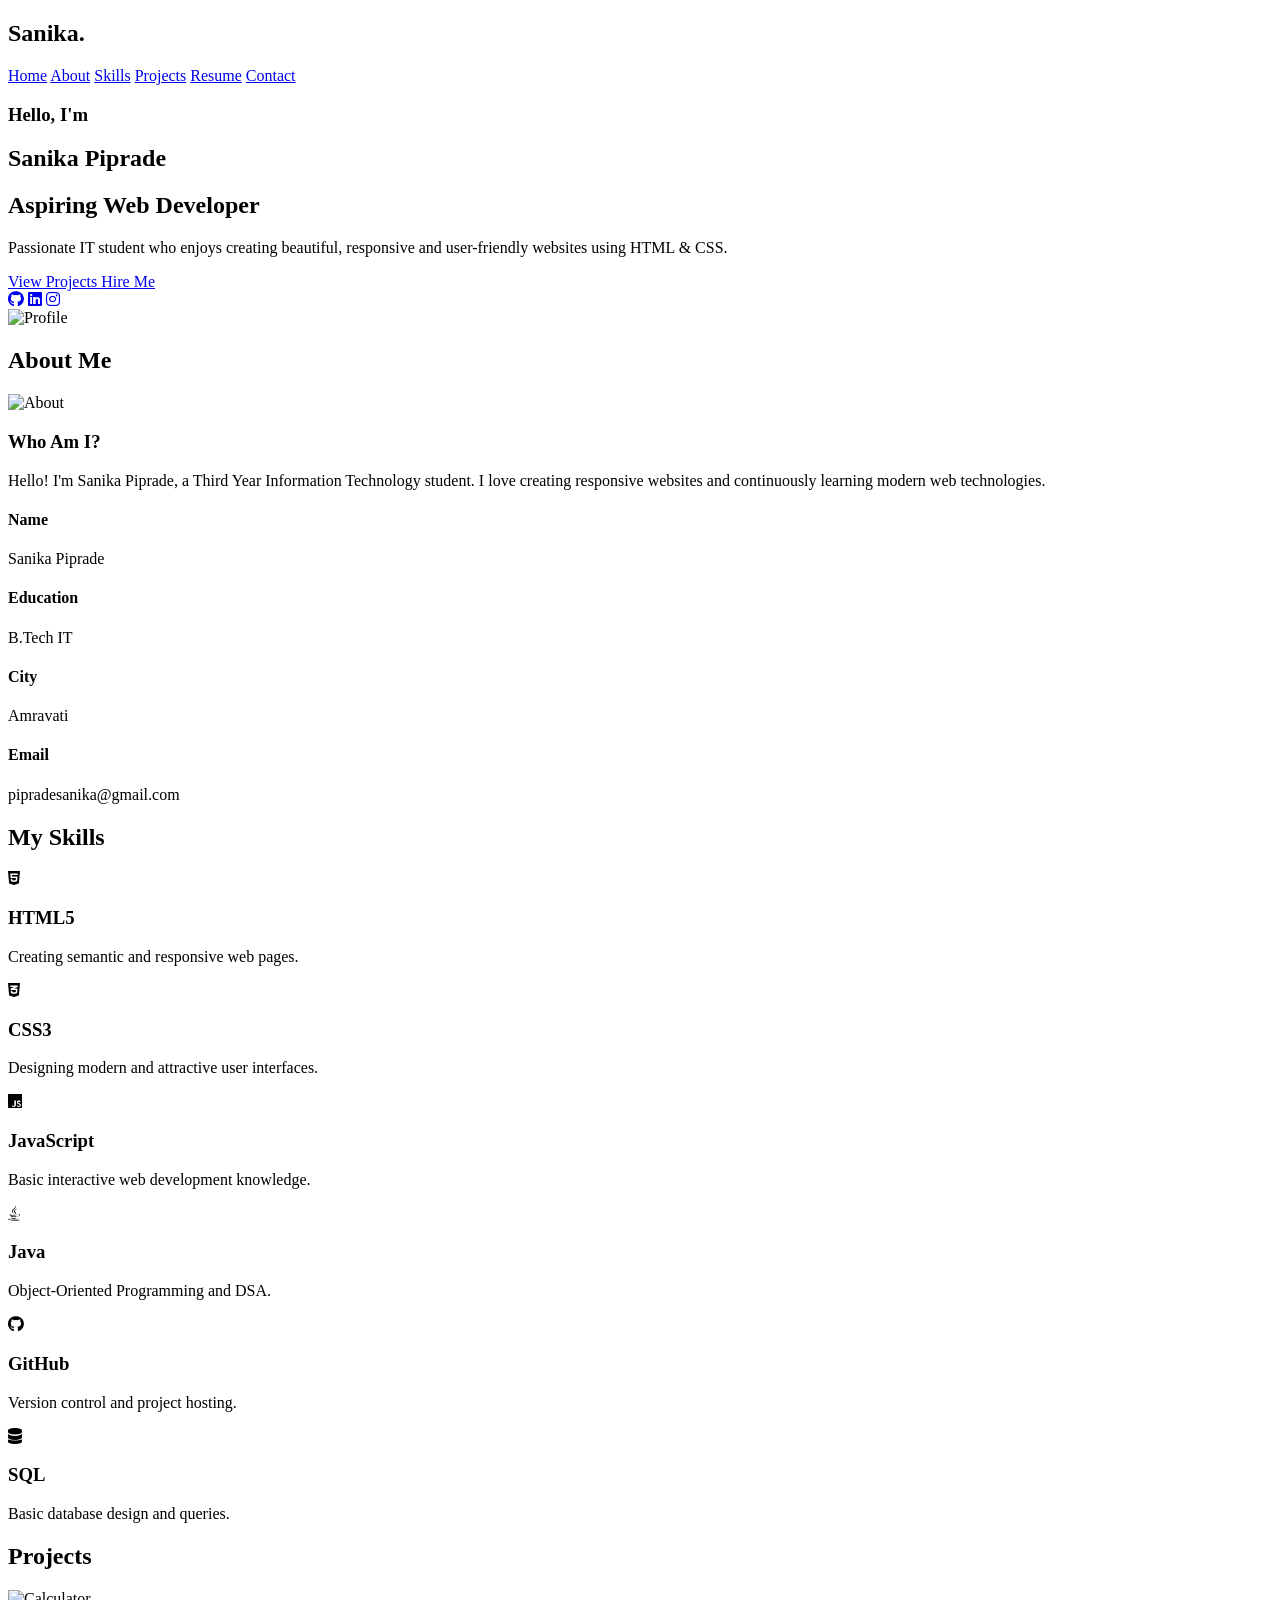
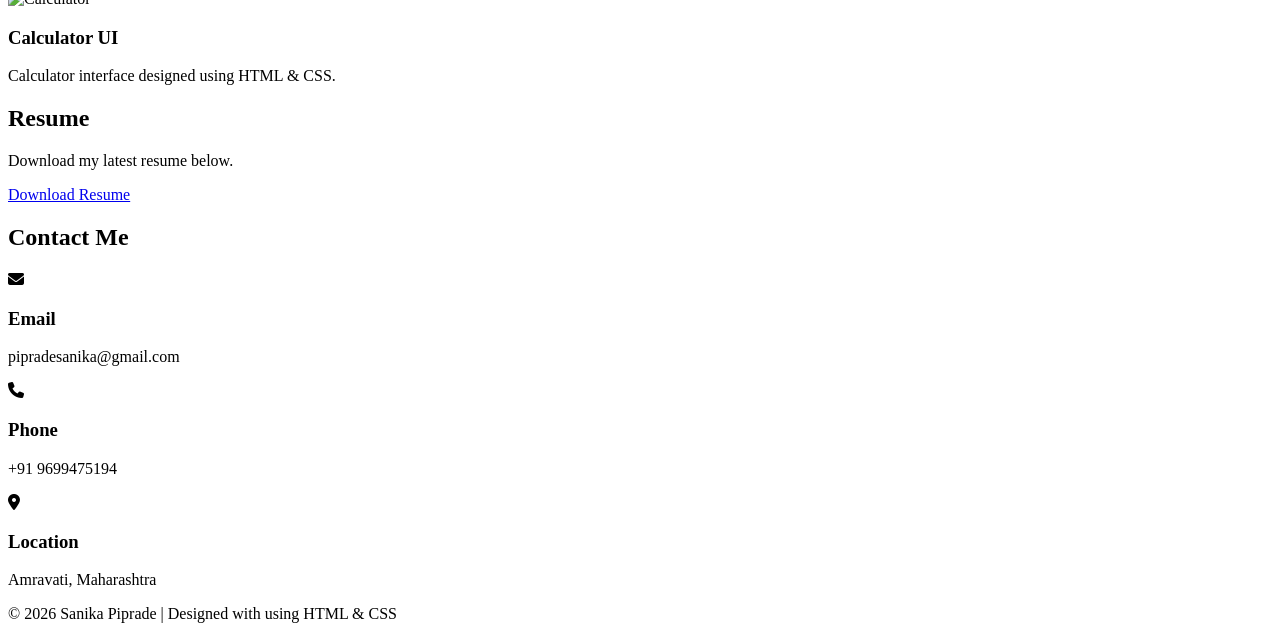
==== Task1/index.html @ 1fd73dc4 "Create index.html" ====
<!DOCTYPE html>
<html lang="en">

<head>
    <meta charset="UTF-8">
    <meta name="viewport" content="width=device-width, initial-scale=1.0">
    <title>Sanika Piprade | Portfolio</title>

    <!-- CSS -->
    <link rel="stylesheet" href="style.css">

    <!-- Google Font -->
    <link href="https://fonts.googleapis.com/css2?family=Poppins:wght@300;400;500;600;700&display=swap"
        rel="stylesheet">

    <!-- Font Awesome -->
    <link rel="stylesheet"
        href="https://cdnjs.cloudflare.com/ajax/libs/font-awesome/6.7.2/css/all.min.css">
</head>

<body>

    <!-- ================= NAVBAR ================= -->

    <header>

        <h2 class="logo">Sanika<span>.</span></h2>

        <nav>

            <a href="#home">Home</a>

            <a href="#about">About</a>

            <a href="#skills">Skills</a>

            <a href="#projects">Projects</a>

            <a href="#resume">Resume</a>

            <a href="#contact">Contact</a>

        </nav>

    </header>

    <!-- ================= HERO ================= -->

    <section id="home" class="hero">

        <div class="hero-text">

            <h3>Hello, I'm</h3>

            <h1>Sanika Piprade</h1>

            <h2>Aspiring Web Developer</h2>

            <p>
                Passionate IT student who enjoys creating beautiful,
                responsive and user-friendly websites using HTML & CSS.
            </p>

            <div class="hero-buttons">

                <a href="#projects" class="btn">
                    View Projects
                </a>

                <a href="#contact" class="btn2">
                    Hire Me
                </a>

            </div>

            <div class="social-icons">

                <a href="#"><i class="fab fa-github"></i></a>

                <a href="#"><i class="fab fa-linkedin"></i></a>

                <a href="#"><i class="fab fa-instagram"></i></a>

            </div>

        </div>

        <div class="hero-image">

            <div class="circle"></div>

            <img src="profile/sanika.png.png" alt="Profile">

        </div>

    </section>

    <!-- ================= ABOUT ================= -->

    <section id="about">

        <h2 class="title">
            About Me
        </h2>

        <div class="about-container">

            <img src="profile/sanika.png.png" alt="About">

            <div class="about-text">

                <h3>Who Am I?</h3>

                <p>

                    Hello! I'm Sanika Piprade,
                    a Third Year Information Technology student.

                    I love creating responsive websites
                    and continuously learning modern web technologies.

                </p>

                <div class="about-info">

                    <div>

                        <h4>Name</h4>

                        <p>Sanika Piprade</p>

                    </div>

                    <div>

                        <h4>Education</h4>

                        <p>B.Tech IT</p>

                    </div>

                    <div>

                        <h4>City</h4>

                        <p>Amravati</p>

                    </div>

                    <div>

                        <h4>Email</h4>

                        <p>pipradesanika@gmail.com</p>

                    </div>

                </div>

            </div>

        </div>

    </section>
        <!-- ================= SKILLS ================= -->

    <section id="skills">

        <h2 class="title">My Skills</h2>

        <div class="skills-container">

            <div class="skill-card">
                <i class="fa-brands fa-html5"></i>
                <h3>HTML5</h3>
                <p>Creating semantic and responsive web pages.</p>
            </div>

            <div class="skill-card">
                <i class="fa-brands fa-css3-alt"></i>
                <h3>CSS3</h3>
                <p>Designing modern and attractive user interfaces.</p>
            </div>

            <div class="skill-card">
                <i class="fa-brands fa-js"></i>
                <h3>JavaScript</h3>
                <p>Basic interactive web development knowledge.</p>
            </div>

            <div class="skill-card">
                <i class="fa-brands fa-java"></i>
                <h3>Java</h3>
                <p>Object-Oriented Programming and DSA.</p>
            </div>

            <div class="skill-card">
                <i class="fa-brands fa-github"></i>
                <h3>GitHub</h3>
                <p>Version control and project hosting.</p>
            </div>

            <div class="skill-card">
                <i class="fa-solid fa-database"></i>
                <h3>SQL</h3>
                <p>Basic database design and queries.</p>
            </div>

        </div>

    </section>

    <!-- ================= PROJECTS ================= -->

    <section id="projects">

        <h2 class="title">Projects</h2>

            <div class="project-card">

                <img src="images/project3.jpg" alt="Calculator">

                <div class="project-content">

                    <h3>Calculator UI</h3>

                    <p>
                        Calculator interface designed using HTML & CSS.
                    </p>

                </div>

            </div>

        </div>

    </section>

    <!-- ================= RESUME ================= -->

    <section id="resume">

        <h2 class="title">Resume</h2>

        <p>
            Download my latest resume below.
        </p>

        <a href="resume/Sanika_Resume_Final.docx" download class="resume-btn">
            Download Resume
        </a>

    </section>

    <!-- ================= CONTACT ================= -->

    <section id="contact">

        <h2 class="title">Contact Me</h2>

        <div class="contact-container">

            <div class="contact-box">

                <i class="fa-solid fa-envelope"></i>

                <h3>Email</h3>

                <p>pipradesanika@gmail.com</p>

            </div>

            <div class="contact-box">

                <i class="fa-solid fa-phone"></i>

                <h3>Phone</h3>

                <p>+91 9699475194</p>

            </div>

            <div class="contact-box">

                <i class="fa-solid fa-location-dot"></i>

                <h3>Location</h3>

                <p>Amravati, Maharashtra</p>

            </div>

        </div>

    </section>

    <!-- ================= FOOTER ================= -->

    <footer>

        <p>
            © 2026 Sanika Piprade | Designed with using HTML & CSS
        </p>

    </footer>

</body>

</html>
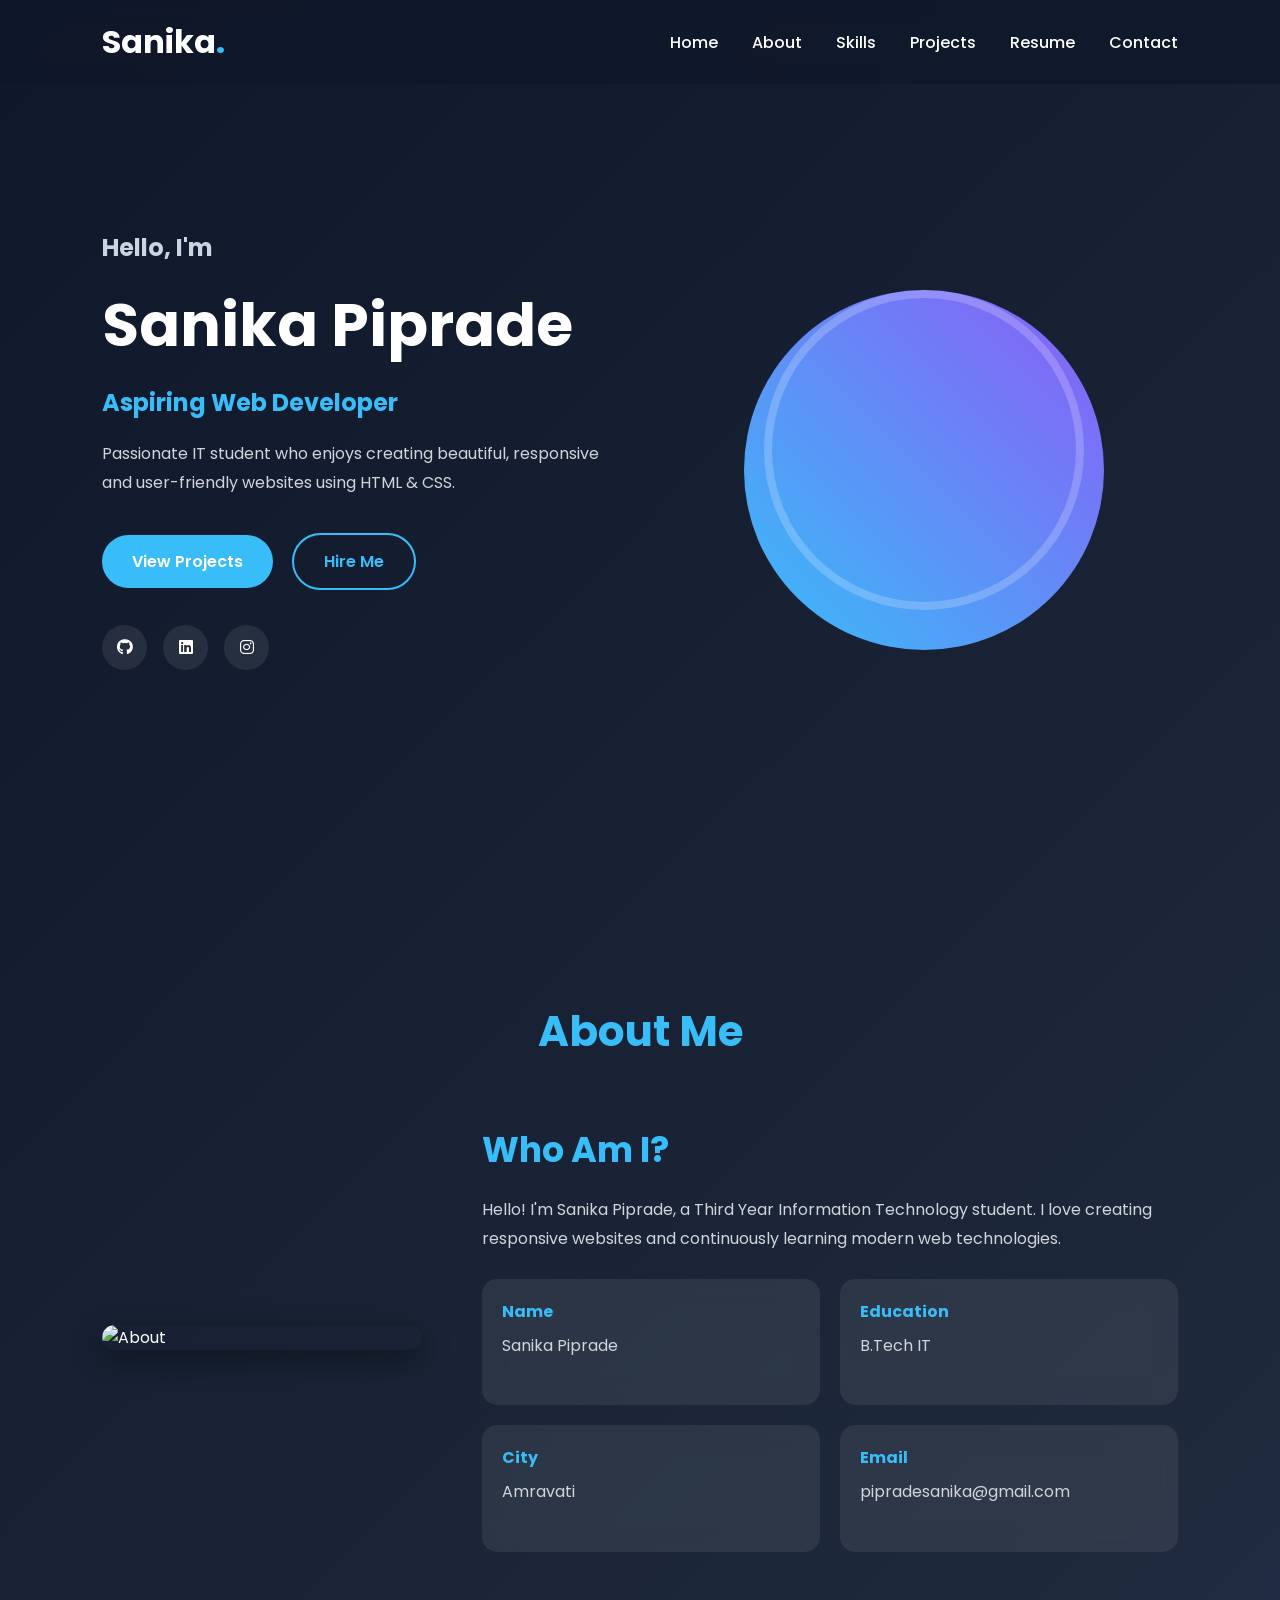
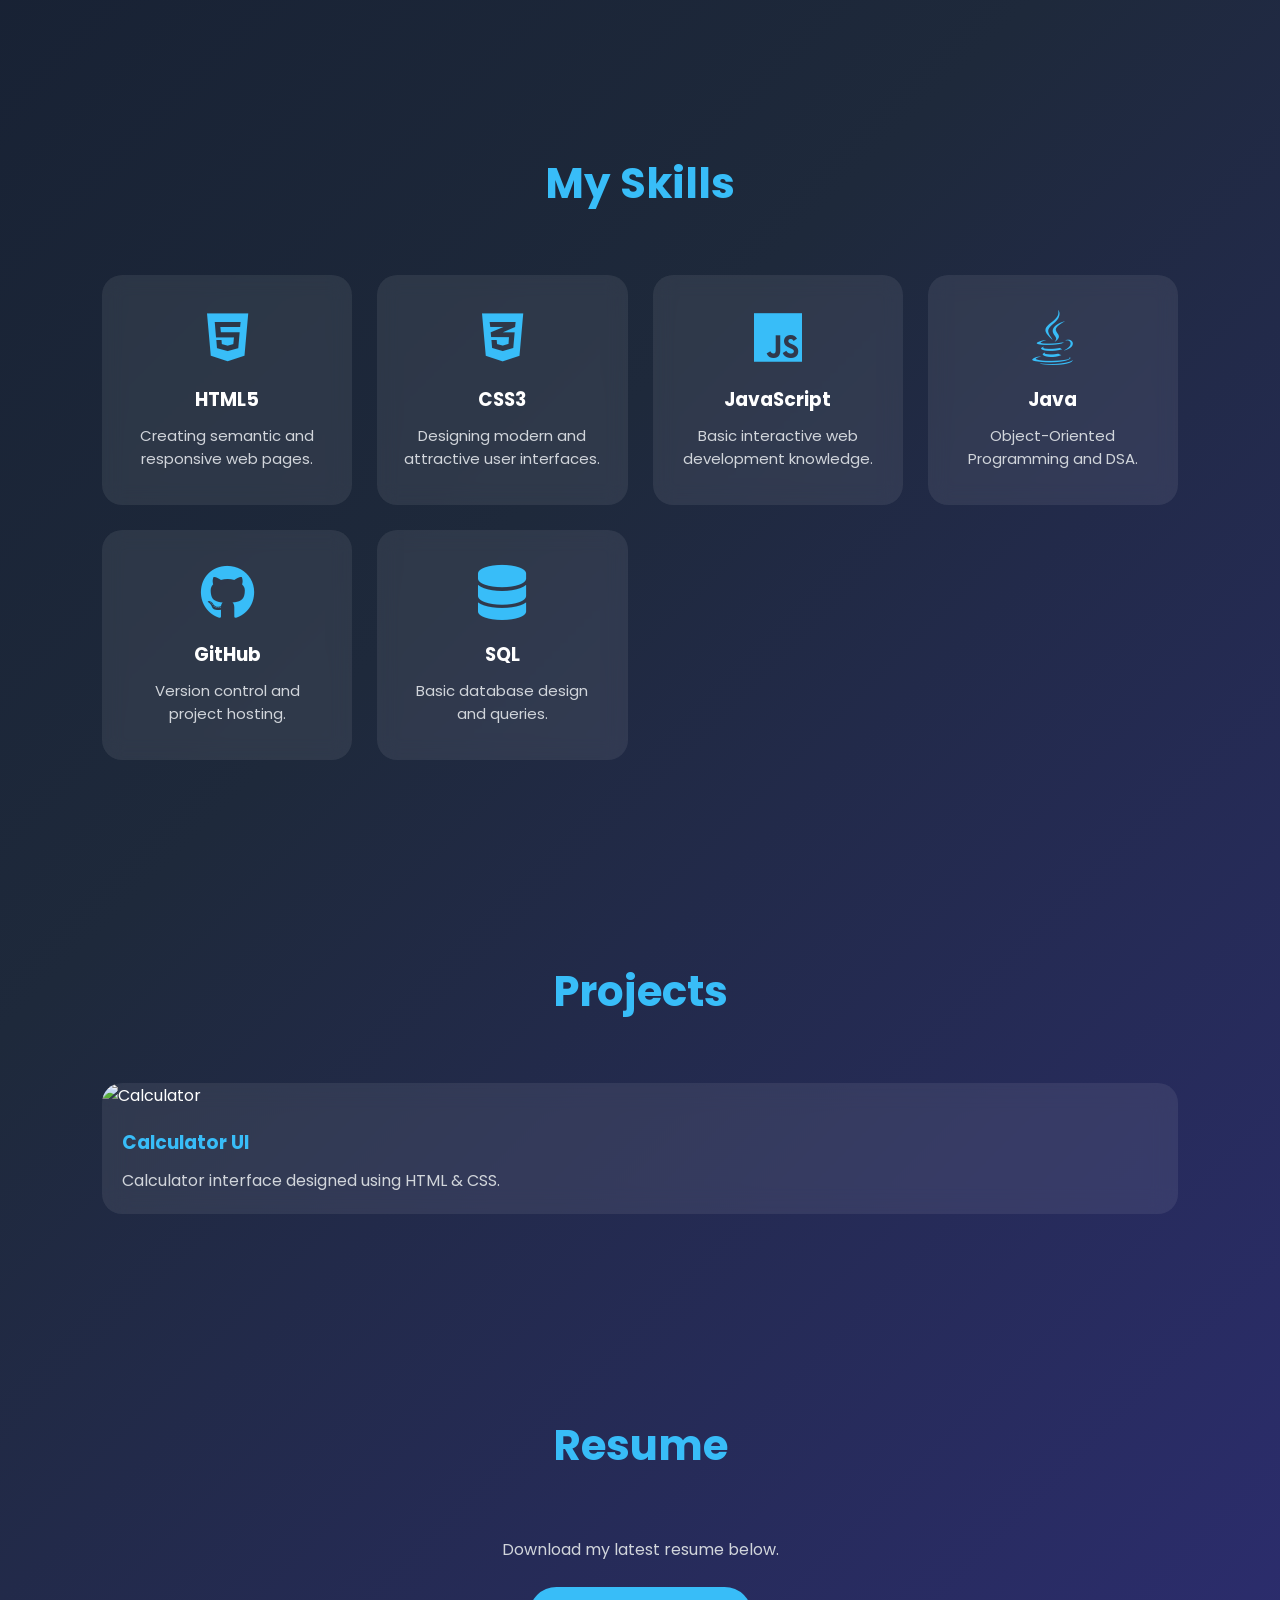
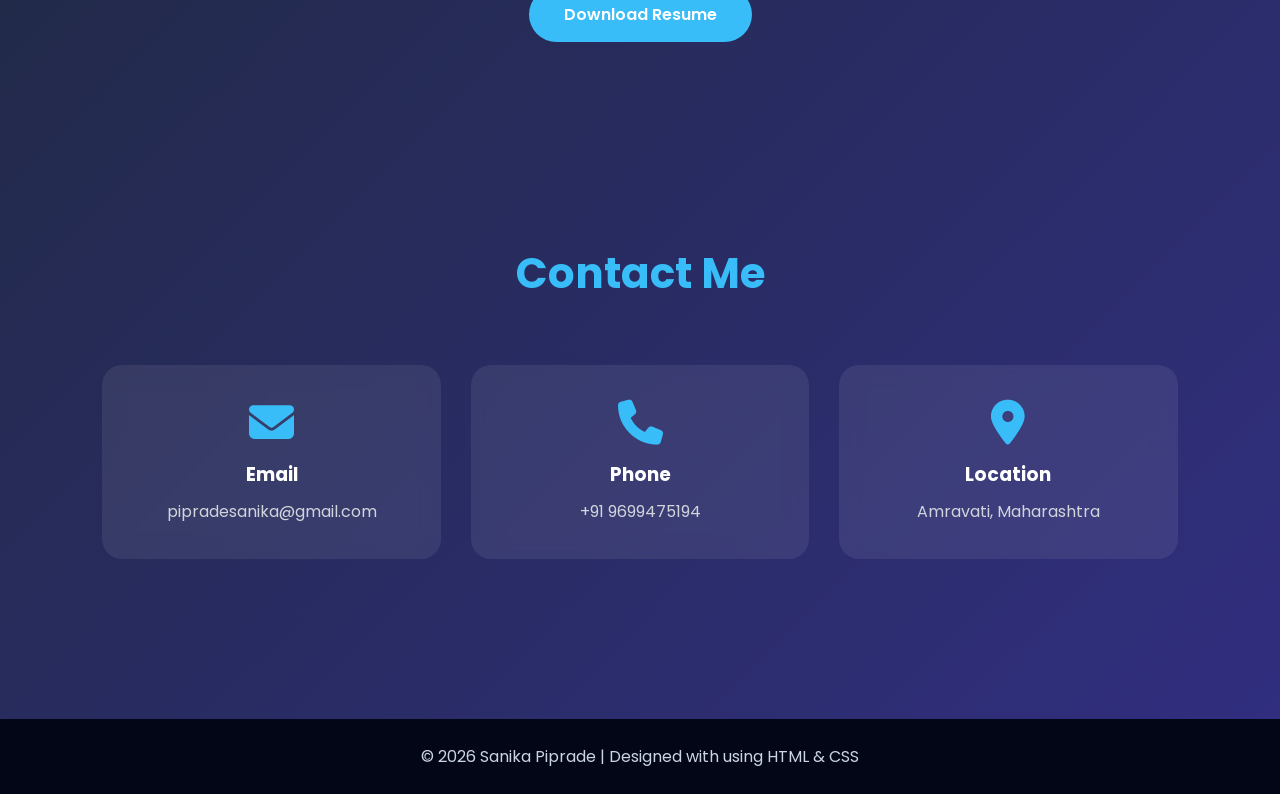
==== commit 9b0258f8: "Add files via upload" ====
--- a/Task1/index.html
+++ b/Task1/index.html
@@ -1,309 +1,309 @@
-<!DOCTYPE html>
-<html lang="en">
-
-<head>
-    <meta charset="UTF-8">
-    <meta name="viewport" content="width=device-width, initial-scale=1.0">
-    <title>Sanika Piprade | Portfolio</title>
-
-    <!-- CSS -->
-    <link rel="stylesheet" href="style.css">
-
-    <!-- Google Font -->
-    <link href="https://fonts.googleapis.com/css2?family=Poppins:wght@300;400;500;600;700&display=swap"
-        rel="stylesheet">
-
-    <!-- Font Awesome -->
-    <link rel="stylesheet"
-        href="https://cdnjs.cloudflare.com/ajax/libs/font-awesome/6.7.2/css/all.min.css">
-</head>
-
-<body>
-
-    <!-- ================= NAVBAR ================= -->
-
-    <header>
-
-        <h2 class="logo">Sanika<span>.</span></h2>
-
-        <nav>
-
-            <a href="#home">Home</a>
-
-            <a href="#about">About</a>
-
-            <a href="#skills">Skills</a>
-
-            <a href="#projects">Projects</a>
-
-            <a href="#resume">Resume</a>
-
-            <a href="#contact">Contact</a>
-
-        </nav>
-
-    </header>
-
-    <!-- ================= HERO ================= -->
-
-    <section id="home" class="hero">
-
-        <div class="hero-text">
-
-            <h3>Hello, I'm</h3>
-
-            <h1>Sanika Piprade</h1>
-
-            <h2>Aspiring Web Developer</h2>
-
-            <p>
-                Passionate IT student who enjoys creating beautiful,
-                responsive and user-friendly websites using HTML & CSS.
-            </p>
-
-            <div class="hero-buttons">
-
-                <a href="#projects" class="btn">
-                    View Projects
-                </a>
-
-                <a href="#contact" class="btn2">
-                    Hire Me
-                </a>
-
-            </div>
-
-            <div class="social-icons">
-
-                <a href="#"><i class="fab fa-github"></i></a>
-
-                <a href="#"><i class="fab fa-linkedin"></i></a>
-
-                <a href="#"><i class="fab fa-instagram"></i></a>
-
-            </div>
-
-        </div>
-
-        <div class="hero-image">
-
-            <div class="circle"></div>
-
-            <img src="profile/sanika.png.png" alt="Profile">
-
-        </div>
-
-    </section>
-
-    <!-- ================= ABOUT ================= -->
-
-    <section id="about">
-
-        <h2 class="title">
-            About Me
-        </h2>
-
-        <div class="about-container">
-
-            <img src="profile/sanika.png.png" alt="About">
-
-            <div class="about-text">
-
-                <h3>Who Am I?</h3>
-
-                <p>
-
-                    Hello! I'm Sanika Piprade,
-                    a Third Year Information Technology student.
-
-                    I love creating responsive websites
-                    and continuously learning modern web technologies.
-
-                </p>
-
-                <div class="about-info">
-
-                    <div>
-
-                        <h4>Name</h4>
-
-                        <p>Sanika Piprade</p>
-
-                    </div>
-
-                    <div>
-
-                        <h4>Education</h4>
-
-                        <p>B.Tech IT</p>
-
-                    </div>
-
-                    <div>
-
-                        <h4>City</h4>
-
-                        <p>Amravati</p>
-
-                    </div>
-
-                    <div>
-
-                        <h4>Email</h4>
-
-                        <p>pipradesanika@gmail.com</p>
-
-                    </div>
-
-                </div>
-
-            </div>
-
-        </div>
-
-    </section>
-        <!-- ================= SKILLS ================= -->
-
-    <section id="skills">
-
-        <h2 class="title">My Skills</h2>
-
-        <div class="skills-container">
-
-            <div class="skill-card">
-                <i class="fa-brands fa-html5"></i>
-                <h3>HTML5</h3>
-                <p>Creating semantic and responsive web pages.</p>
-            </div>
-
-            <div class="skill-card">
-                <i class="fa-brands fa-css3-alt"></i>
-                <h3>CSS3</h3>
-                <p>Designing modern and attractive user interfaces.</p>
-            </div>
-
-            <div class="skill-card">
-                <i class="fa-brands fa-js"></i>
-                <h3>JavaScript</h3>
-                <p>Basic interactive web development knowledge.</p>
-            </div>
-
-            <div class="skill-card">
-                <i class="fa-brands fa-java"></i>
-                <h3>Java</h3>
-                <p>Object-Oriented Programming and DSA.</p>
-            </div>
-
-            <div class="skill-card">
-                <i class="fa-brands fa-github"></i>
-                <h3>GitHub</h3>
-                <p>Version control and project hosting.</p>
-            </div>
-
-            <div class="skill-card">
-                <i class="fa-solid fa-database"></i>
-                <h3>SQL</h3>
-                <p>Basic database design and queries.</p>
-            </div>
-
-        </div>
-
-    </section>
-
-    <!-- ================= PROJECTS ================= -->
-
-    <section id="projects">
-
-        <h2 class="title">Projects</h2>
-
-            <div class="project-card">
-
-                <img src="images/project3.jpg" alt="Calculator">
-
-                <div class="project-content">
-
-                    <h3>Calculator UI</h3>
-
-                    <p>
-                        Calculator interface designed using HTML & CSS.
-                    </p>
-
-                </div>
-
-            </div>
-
-        </div>
-
-    </section>
-
-    <!-- ================= RESUME ================= -->
-
-    <section id="resume">
-
-        <h2 class="title">Resume</h2>
-
-        <p>
-            Download my latest resume below.
-        </p>
-
-        <a href="resume/Sanika_Resume_Final.docx" download class="resume-btn">
-            Download Resume
-        </a>
-
-    </section>
-
-    <!-- ================= CONTACT ================= -->
-
-    <section id="contact">
-
-        <h2 class="title">Contact Me</h2>
-
-        <div class="contact-container">
-
-            <div class="contact-box">
-
-                <i class="fa-solid fa-envelope"></i>
-
-                <h3>Email</h3>
-
-                <p>pipradesanika@gmail.com</p>
-
-            </div>
-
-            <div class="contact-box">
-
-                <i class="fa-solid fa-phone"></i>
-
-                <h3>Phone</h3>
-
-                <p>+91 9699475194</p>
-
-            </div>
-
-            <div class="contact-box">
-
-                <i class="fa-solid fa-location-dot"></i>
-
-                <h3>Location</h3>
-
-                <p>Amravati, Maharashtra</p>
-
-            </div>
-
-        </div>
-
-    </section>
-
-    <!-- ================= FOOTER ================= -->
-
-    <footer>
-
-        <p>
-            © 2026 Sanika Piprade | Designed with using HTML & CSS
-        </p>
-
-    </footer>
-
-</body>
-
-</html>
+<!DOCTYPE html>
+<html lang="en">
+
+<head>
+    <meta charset="UTF-8">
+    <meta name="viewport" content="width=device-width, initial-scale=1.0">
+    <title>Sanika Piprade | Portfolio</title>
+
+    <!-- CSS -->
+    <link rel="stylesheet" href="style.css">
+
+    <!-- Google Font -->
+    <link href="https://fonts.googleapis.com/css2?family=Poppins:wght@300;400;500;600;700&display=swap"
+        rel="stylesheet">
+
+    <!-- Font Awesome -->
+    <link rel="stylesheet"
+        href="https://cdnjs.cloudflare.com/ajax/libs/font-awesome/6.7.2/css/all.min.css">
+</head>
+
+<body>
+
+    <!-- ================= NAVBAR ================= -->
+
+    <header>
+
+        <h2 class="logo">Sanika<span>.</span></h2>
+
+        <nav>
+
+            <a href="#home">Home</a>
+
+            <a href="#about">About</a>
+
+            <a href="#skills">Skills</a>
+
+            <a href="#projects">Projects</a>
+
+            <a href="#resume">Resume</a>
+
+            <a href="#contact">Contact</a>
+
+        </nav>
+
+    </header>
+
+    <!-- ================= HERO ================= -->
+
+    <section id="home" class="hero">
+
+        <div class="hero-text">
+
+            <h3>Hello, I'm</h3>
+
+            <h1>Sanika Piprade</h1>
+
+            <h2>Aspiring Web Developer</h2>
+
+            <p>
+                Passionate IT student who enjoys creating beautiful,
+                responsive and user-friendly websites using HTML & CSS.
+            </p>
+
+            <div class="hero-buttons">
+
+                <a href="#projects" class="btn">
+                    View Projects
+                </a>
+
+                <a href="#contact" class="btn2">
+                    Hire Me
+                </a>
+
+            </div>
+
+            <div class="social-icons">
+
+                <a href="#"><i class="fab fa-github"></i></a>
+
+                <a href="#"><i class="fab fa-linkedin"></i></a>
+
+                <a href="#"><i class="fab fa-instagram"></i></a>
+
+            </div>
+
+        </div>
+
+        <div class="hero-image">
+
+            <div class="circle"></div>
+
+            <img src="profile/sanika.png.png" alt="Profile">
+
+        </div>
+
+    </section>
+
+    <!-- ================= ABOUT ================= -->
+
+    <section id="about">
+
+        <h2 class="title">
+            About Me
+        </h2>
+
+        <div class="about-container">
+
+            <img src="profile/sanika.png.png" alt="About">
+
+            <div class="about-text">
+
+                <h3>Who Am I?</h3>
+
+                <p>
+
+                    Hello! I'm Sanika Piprade,
+                    a Third Year Information Technology student.
+
+                    I love creating responsive websites
+                    and continuously learning modern web technologies.
+
+                </p>
+
+                <div class="about-info">
+
+                    <div>
+
+                        <h4>Name</h4>
+
+                        <p>Sanika Piprade</p>
+
+                    </div>
+
+                    <div>
+
+                        <h4>Education</h4>
+
+                        <p>B.Tech IT</p>
+
+                    </div>
+
+                    <div>
+
+                        <h4>City</h4>
+
+                        <p>Amravati</p>
+
+                    </div>
+
+                    <div>
+
+                        <h4>Email</h4>
+
+                        <p>pipradesanika@gmail.com</p>
+
+                    </div>
+
+                </div>
+
+            </div>
+
+        </div>
+
+    </section>
+        <!-- ================= SKILLS ================= -->
+
+    <section id="skills">
+
+        <h2 class="title">My Skills</h2>
+
+        <div class="skills-container">
+
+            <div class="skill-card">
+                <i class="fa-brands fa-html5"></i>
+                <h3>HTML5</h3>
+                <p>Creating semantic and responsive web pages.</p>
+            </div>
+
+            <div class="skill-card">
+                <i class="fa-brands fa-css3-alt"></i>
+                <h3>CSS3</h3>
+                <p>Designing modern and attractive user interfaces.</p>
+            </div>
+
+            <div class="skill-card">
+                <i class="fa-brands fa-js"></i>
+                <h3>JavaScript</h3>
+                <p>Basic interactive web development knowledge.</p>
+            </div>
+
+            <div class="skill-card">
+                <i class="fa-brands fa-java"></i>
+                <h3>Java</h3>
+                <p>Object-Oriented Programming and DSA.</p>
+            </div>
+
+            <div class="skill-card">
+                <i class="fa-brands fa-github"></i>
+                <h3>GitHub</h3>
+                <p>Version control and project hosting.</p>
+            </div>
+
+            <div class="skill-card">
+                <i class="fa-solid fa-database"></i>
+                <h3>SQL</h3>
+                <p>Basic database design and queries.</p>
+            </div>
+
+        </div>
+
+    </section>
+
+    <!-- ================= PROJECTS ================= -->
+
+    <section id="projects">
+
+        <h2 class="title">Projects</h2>
+
+            <div class="project-card">
+
+                <img src="images/project3.jpg" alt="Calculator">
+
+                <div class="project-content">
+
+                    <h3>Calculator UI</h3>
+
+                    <p>
+                        Calculator interface designed using HTML & CSS.
+                    </p>
+
+                </div>
+
+            </div>
+
+        </div>
+
+    </section>
+
+    <!-- ================= RESUME ================= -->
+
+    <section id="resume">
+
+        <h2 class="title">Resume</h2>
+
+        <p>
+            Download my latest resume below.
+        </p>
+
+        <a href="resume/Sanika_Resume_Final.docx" download class="resume-btn">
+            Download Resume
+        </a>
+
+    </section>
+
+    <!-- ================= CONTACT ================= -->
+
+    <section id="contact">
+
+        <h2 class="title">Contact Me</h2>
+
+        <div class="contact-container">
+
+            <div class="contact-box">
+
+                <i class="fa-solid fa-envelope"></i>
+
+                <h3>Email</h3>
+
+                <p>pipradesanika@gmail.com</p>
+
+            </div>
+
+            <div class="contact-box">
+
+                <i class="fa-solid fa-phone"></i>
+
+                <h3>Phone</h3>
+
+                <p>+91 9699475194</p>
+
+            </div>
+
+            <div class="contact-box">
+
+                <i class="fa-solid fa-location-dot"></i>
+
+                <h3>Location</h3>
+
+                <p>Amravati, Maharashtra</p>
+
+            </div>
+
+        </div>
+
+    </section>
+
+    <!-- ================= FOOTER ================= -->
+
+    <footer>
+
+        <p>
+            © 2026 Sanika Piprade | Designed with using HTML & CSS
+        </p>
+
+    </footer>
+
+</body>
+
+</html>
--- a/Task1/style.css
+++ b/Task1/style.css
@@ -0,0 +1,557 @@
+/* =========================
+   GOOGLE FONT
+========================= */
+
+@import url('https://fonts.googleapis.com/css2?family=Poppins:wght@300;400;500;600;700;800&display=swap');
+
+/* =========================
+   RESET
+========================= */
+
+*{
+    margin:0;
+    padding:0;
+    box-sizing:border-box;
+    font-family:'Poppins',sans-serif;
+    scroll-behavior:smooth;
+}
+
+body{
+    background:linear-gradient(135deg,#0f172a,#1e293b,#312e81);
+    color:#ffffff;
+}
+
+/* =========================
+   HEADER
+========================= */
+
+header{
+    position:fixed;
+    top:0;
+    left:0;
+    width:100%;
+    padding:18px 8%;
+    display:flex;
+    justify-content:space-between;
+    align-items:center;
+    background:rgba(15,23,42,.75);
+    backdrop-filter:blur(12px);
+    z-index:1000;
+}
+
+.logo{
+    font-size:32px;
+    font-weight:700;
+    color:#fff;
+}
+
+.logo span{
+    color:#38bdf8;
+}
+
+nav a{
+    text-decoration:none;
+    color:white;
+    margin-left:30px;
+    font-weight:500;
+    transition:.3s;
+}
+
+nav a:hover{
+    color:#38bdf8;
+}
+
+/* =========================
+   HERO SECTION
+========================= */
+
+.hero{
+    min-height:100vh;
+    display:flex;
+    justify-content:space-between;
+    align-items:center;
+    padding:120px 8%;
+    gap:60px;
+}
+
+.hero-text{
+    flex:1;
+}
+
+.hero-text h3{
+    color:#cbd5e1;
+    font-size:24px;
+}
+
+.hero-text h1{
+    font-size:60px;
+    margin:15px 0;
+}
+
+.hero-text h2{
+    color:#38bdf8;
+    margin-bottom:20px;
+}
+
+.hero-text p{
+    color:#d1d5db;
+    line-height:1.8;
+    max-width:550px;
+}
+
+/* =========================
+   BUTTONS
+========================= */
+
+.hero-buttons{
+    margin-top:35px;
+}
+
+.btn,
+.btn2{
+    display:inline-block;
+    padding:14px 30px;
+    border-radius:40px;
+    text-decoration:none;
+    transition:.4s;
+    font-weight:600;
+}
+
+.btn{
+    background:#38bdf8;
+    color:#fff;
+    margin-right:15px;
+}
+
+.btn:hover{
+    transform:translateY(-5px);
+    box-shadow:0 10px 20px rgba(56,189,248,.4);
+}
+
+.btn2{
+    border:2px solid #38bdf8;
+    color:#38bdf8;
+}
+
+.btn2:hover{
+    background:#38bdf8;
+    color:#fff;
+}
+
+/* =========================
+   SOCIAL ICONS
+========================= */
+
+.social-icons{
+    margin-top:35px;
+}
+
+.social-icons a{
+    width:45px;
+    height:45px;
+    display:inline-flex;
+    justify-content:center;
+    align-items:center;
+    background:rgba(255,255,255,.08);
+    color:white;
+    border-radius:50%;
+    margin-right:12px;
+    transition:.4s;
+    text-decoration:none;
+}
+
+.social-icons a:hover{
+    background:#38bdf8;
+    transform:translateY(-8px);
+}
+
+/* =========================
+   HERO IMAGE
+========================= */
+
+.hero-image{
+    flex:1;
+    display:flex;
+    justify-content:center;
+    position:relative;
+}
+
+.circle{
+    width:360px;
+    height:360px;
+    border-radius:50%;
+    background:linear-gradient(45deg,#38bdf8,#8b5cf6);
+    position:absolute;
+    animation:float 4s ease-in-out infinite;
+}
+
+.hero-image img{
+    width:320px;
+    height:320px;
+    object-fit:cover;
+    border-radius:50%;
+    border:8px solid rgba(255,255,255,.2);
+    position:relative;
+    z-index:1;
+}
+
+/* =========================
+   FLOAT ANIMATION
+========================= */
+
+@keyframes float{
+
+    0%{
+        transform:translateY(0);
+    }
+
+    50%{
+        transform:translateY(-18px);
+    }
+
+    100%{
+        transform:translateY(0);
+    }
+
+}
+
+/* =========================
+   SECTION TITLE
+========================= */
+
+.title{
+    text-align:center;
+    font-size:42px;
+    color:#38bdf8;
+    margin-bottom:60px;
+}/* =========================
+   ABOUT SECTION
+========================= */
+
+#about{
+    padding:100px 8%;
+}
+
+.about-container{
+    display:flex;
+    justify-content:center;
+    align-items:center;
+    gap:60px;
+    flex-wrap:wrap;
+}
+
+.about-container img{
+    width:320px;
+    border-radius:20px;
+    box-shadow:0 10px 30px rgba(0,0,0,.4);
+    transition:.4s;
+}
+
+.about-container img:hover{
+    transform:scale(1.05);
+}
+
+.about-text{
+    flex:1;
+    min-width:300px;
+}
+
+.about-text h3{
+    font-size:35px;
+    color:#38bdf8;
+    margin-bottom:20px;
+}
+
+.about-text p{
+    line-height:1.8;
+    color:#d1d5db;
+    margin-bottom:25px;
+}
+
+.about-info{
+    display:grid;
+    grid-template-columns:repeat(2,1fr);
+    gap:20px;
+}
+
+.about-info div{
+    background:rgba(255,255,255,.08);
+    padding:20px;
+    border-radius:15px;
+    backdrop-filter:blur(12px);
+    transition:.3s;
+}
+
+.about-info div:hover{
+    transform:translateY(-8px);
+}
+
+.about-info h4{
+    color:#38bdf8;
+    margin-bottom:8px;
+}
+
+/* =========================
+   SKILLS SECTION
+========================= */
+
+#skills{
+    padding:100px 8%;
+}
+
+.skills-container{
+    display:grid;
+    grid-template-columns:repeat(auto-fit,minmax(220px,1fr));
+    gap:25px;
+}
+
+.skill-card{
+    background:rgba(255,255,255,.08);
+    backdrop-filter:blur(10px);
+    border-radius:20px;
+    padding:35px 25px;
+    text-align:center;
+    transition:.4s;
+}
+
+.skill-card:hover{
+    transform:translateY(-10px);
+    box-shadow:0 15px 25px rgba(0,0,0,.3);
+}
+
+.skill-card i{
+    font-size:55px;
+    color:#38bdf8;
+    margin-bottom:20px;
+}
+
+.skill-card h3{
+    margin-bottom:10px;
+}
+
+.skill-card p{
+    color:#d1d5db;
+    font-size:15px;
+}
+
+/* =========================
+   PROJECTS SECTION
+========================= */
+
+#projects{
+    padding:100px 8%;
+}
+
+.projects-container{
+    display:grid;
+    grid-template-columns:repeat(auto-fit,minmax(300px,1fr));
+    gap:30px;
+}
+
+.project-card{
+    background:rgba(255,255,255,.08);
+    border-radius:20px;
+    overflow:hidden;
+    backdrop-filter:blur(12px);
+    transition:.4s;
+}
+
+.project-card:hover{
+    transform:translateY(-10px);
+}
+
+.project-card img{
+    width:100%;
+    height:220px;
+    object-fit:cover;
+    transition:.4s;
+}
+
+.project-card:hover img{
+    transform:scale(1.08);
+}
+
+.project-content{
+    padding:20px;
+}
+
+.project-content h3{
+    color:#38bdf8;
+    margin-bottom:10px;
+}
+
+.project-content p{
+    color:#d1d5db;
+    line-height:1.7;
+}/* =========================
+   RESUME SECTION
+========================= */
+
+#resume{
+    padding:100px 8%;
+    text-align:center;
+}
+
+#resume p{
+    color:#d1d5db;
+    margin-bottom:25px;
+}
+
+.resume-btn{
+    display:inline-block;
+    padding:15px 35px;
+    text-decoration:none;
+    background:#38bdf8;
+    color:white;
+    border-radius:40px;
+    font-weight:600;
+    transition:.4s;
+}
+
+.resume-btn:hover{
+    background:#0ea5e9;
+    transform:translateY(-5px);
+}
+
+/* =========================
+   CONTACT SECTION
+========================= */
+
+#contact{
+    padding:100px 8%;
+}
+
+.contact-container{
+    display:grid;
+    grid-template-columns:repeat(auto-fit,minmax(250px,1fr));
+    gap:30px;
+}
+
+.contact-box{
+    background:rgba(255,255,255,.08);
+    backdrop-filter:blur(10px);
+    border-radius:20px;
+    padding:35px 20px;
+    text-align:center;
+    transition:.4s;
+}
+
+.contact-box:hover{
+    transform:translateY(-10px);
+    box-shadow:0 15px 30px rgba(0,0,0,.3);
+}
+
+.contact-box i{
+    font-size:45px;
+    color:#38bdf8;
+    margin-bottom:15px;
+}
+
+.contact-box h3{
+    margin-bottom:10px;
+}
+
+.contact-box p{
+    color:#d1d5db;
+}
+
+/* =========================
+   FOOTER
+========================= */
+
+footer{
+    background:#020617;
+    text-align:center;
+    padding:25px;
+    color:#cbd5e1;
+    margin-top:60px;
+}
+
+/* =========================
+   RESPONSIVE DESIGN
+========================= */
+
+@media(max-width:991px){
+
+    header{
+        flex-direction:column;
+        gap:15px;
+        padding:20px;
+    }
+
+    nav{
+        display:flex;
+        flex-wrap:wrap;
+        justify-content:center;
+    }
+
+    nav a{
+        margin:10px;
+    }
+
+    .hero{
+        flex-direction:column-reverse;
+        text-align:center;
+        padding-top:160px;
+    }
+
+    .hero-text h1{
+        font-size:48px;
+    }
+
+    .hero-image img{
+        width:260px;
+        height:260px;
+    }
+
+    .circle{
+        width:290px;
+        height:290px;
+    }
+
+    .about-container{
+        flex-direction:column;
+        text-align:center;
+    }
+
+    .about-info{
+        grid-template-columns:1fr;
+    }
+}
+
+@media(max-width:600px){
+
+    .hero-text h1{
+        font-size:36px;
+    }
+
+    .hero-text h2{
+        font-size:24px;
+    }
+
+    .title{
+        font-size:32px;
+    }
+
+    .hero-buttons{
+        display:flex;
+        flex-direction:column;
+        gap:15px;
+    }
+
+    .btn,
+    .btn2{
+        width:100%;
+        text-align:center;
+        margin:0;
+    }
+
+    .social-icons{
+        display:flex;
+        justify-content:center;
+    }
+
+    .about-container img{
+        width:250px;
+    }
+}
